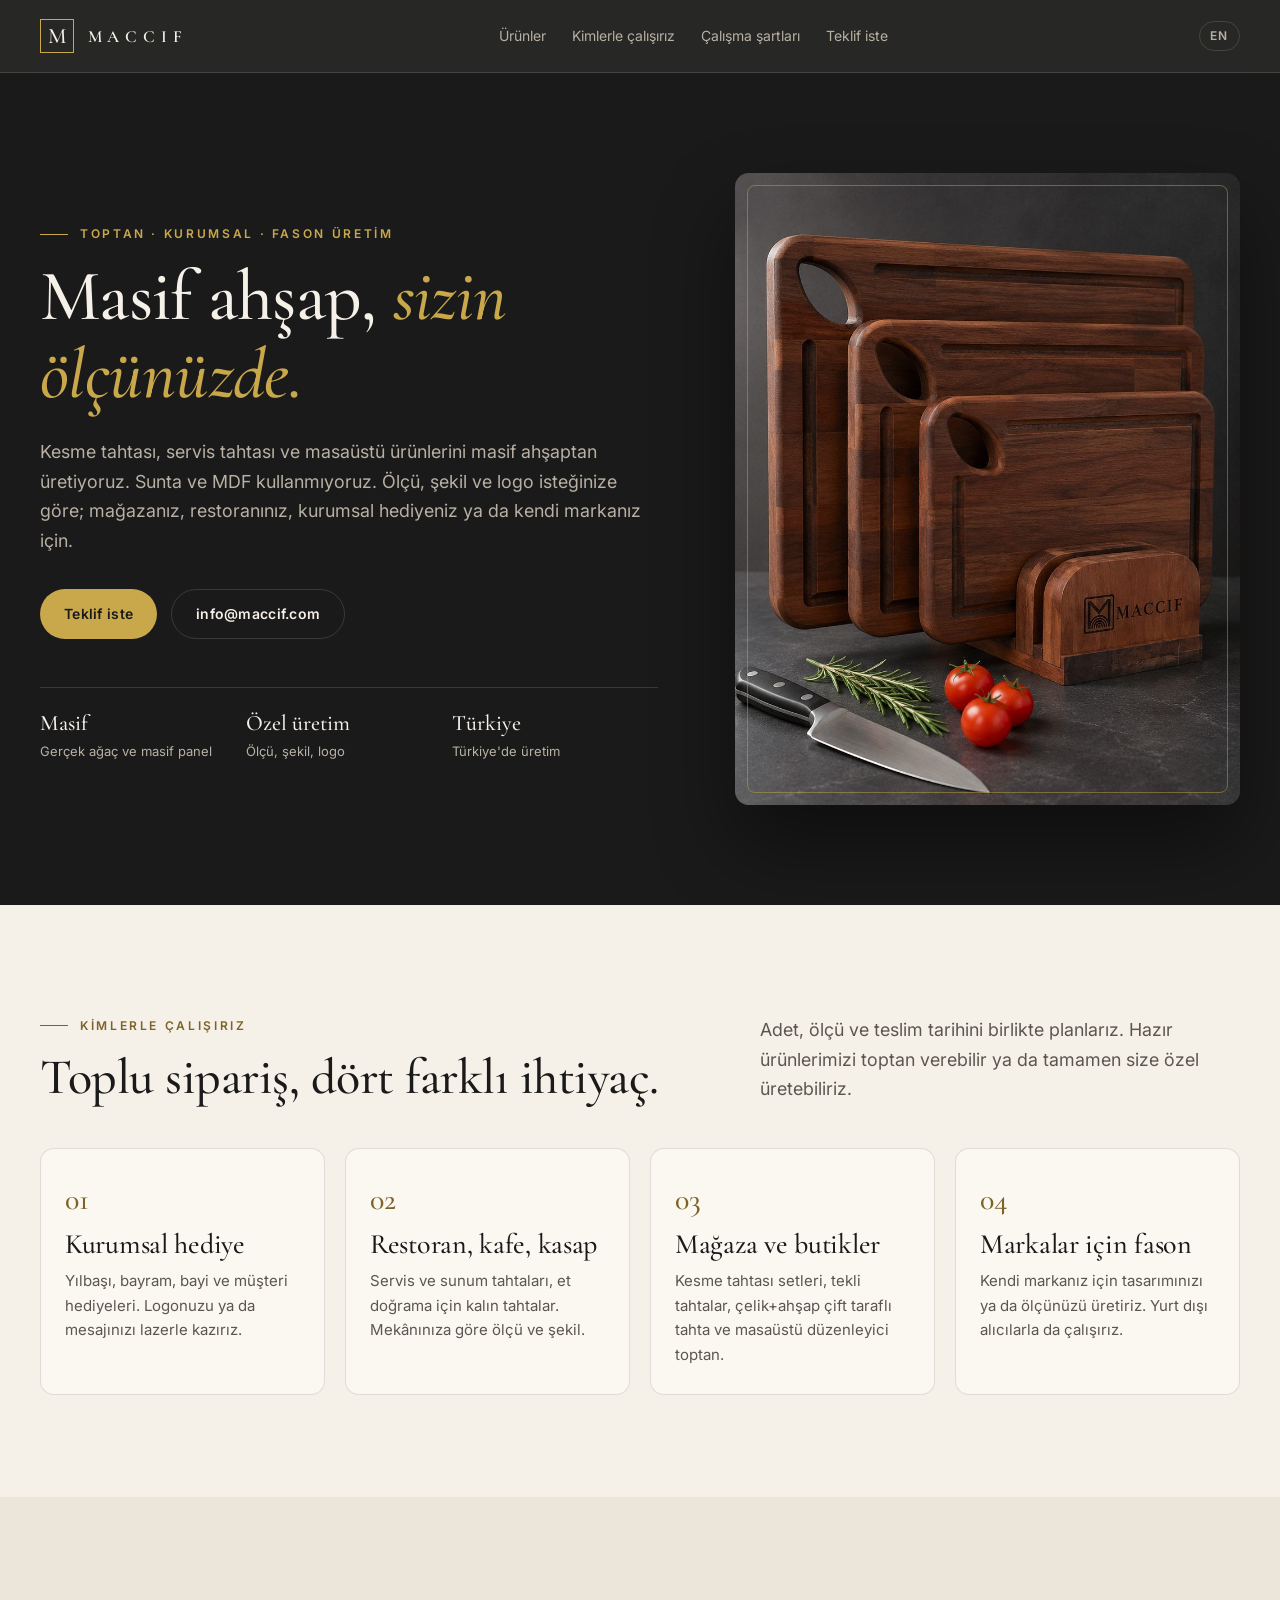
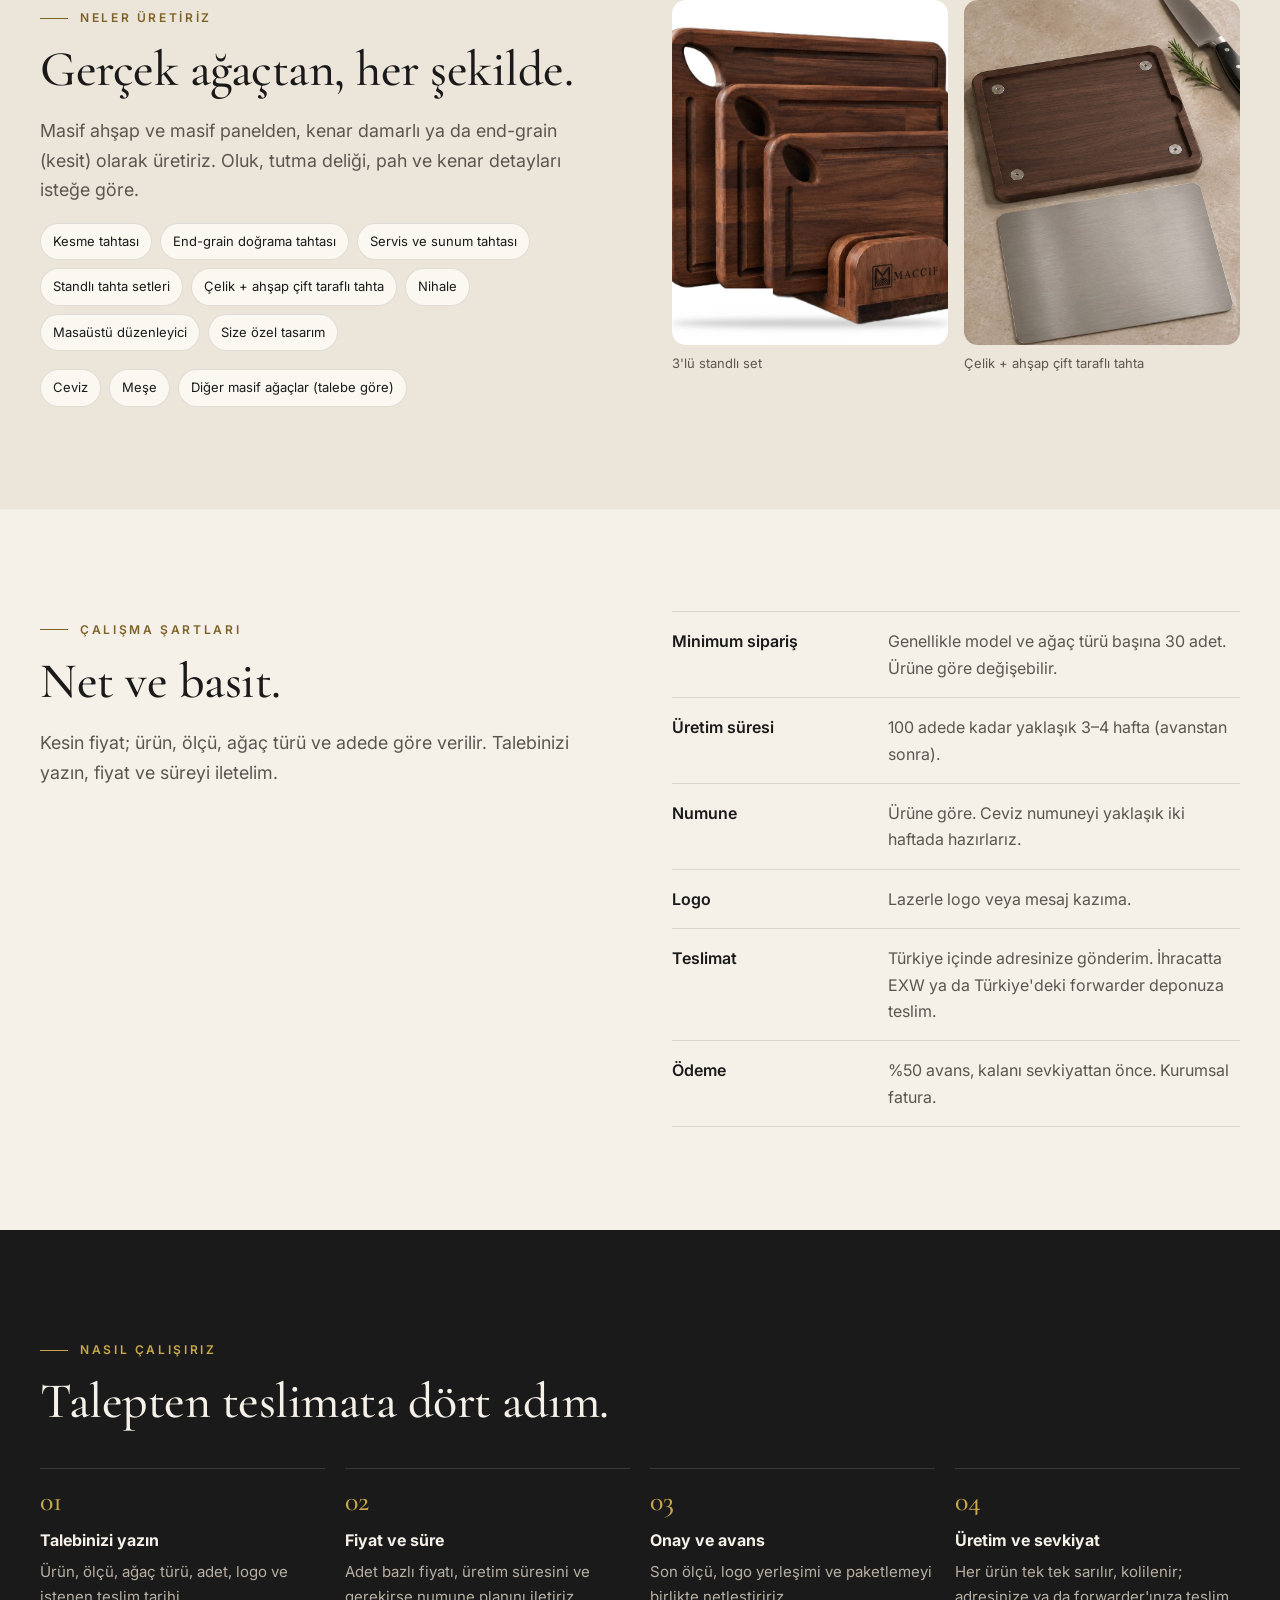
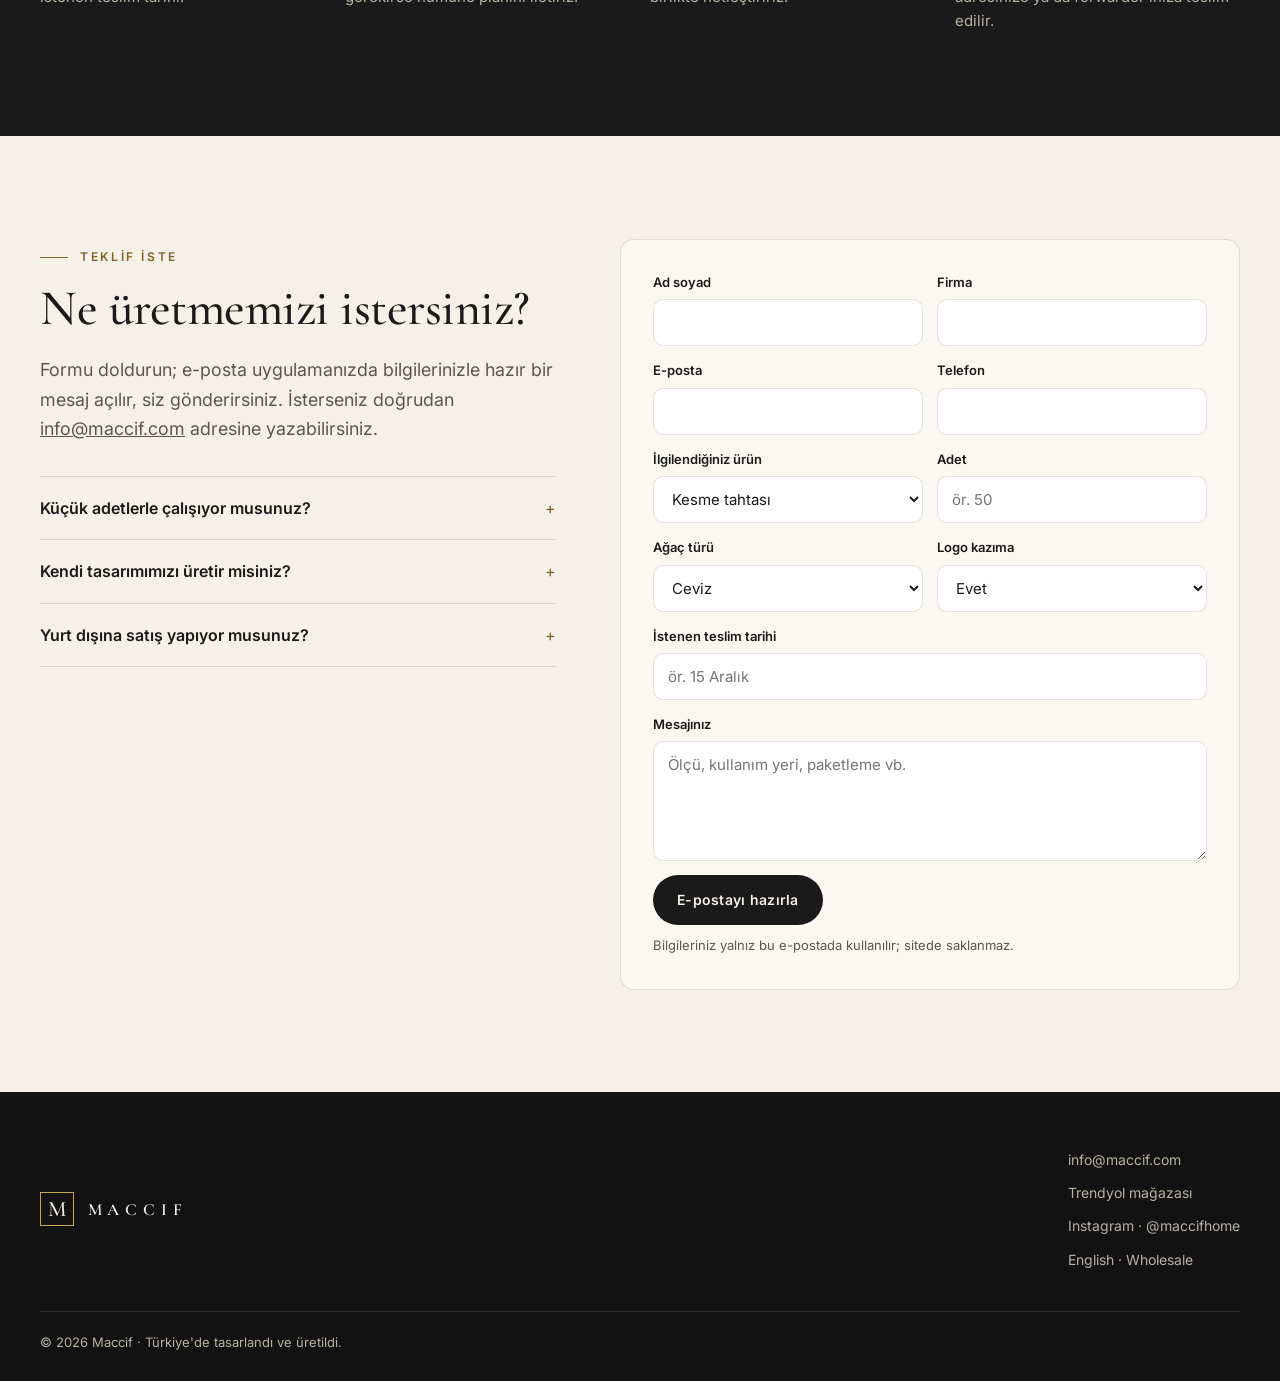
==== toptan/index.html @ b349262b "Toptan/wholesale sayfaları, çift taraflı tahta ve site düzeltmeleri - /toptan/ (TR) ve /en/wholesale" ====
<!doctype html>
<html lang="tr">
<head>
  <meta charset="utf-8">
  <meta name="viewport" content="width=device-width,initial-scale=1">
  <title>Toptan ve Kurumsal Masif Ahşap Kesme Tahtası Üretimi | Maccif</title>
  <meta name="description" content="Maccif, masif ahşaptan kesme tahtası, servis tahtası ve masaüstü ürünlerini toptan, kurumsal hediye ve fason (özel marka) olarak üretir. Ceviz ve meşe; özel ölçü, şekil ve lazerle logo kazıma. Sunta ve MDF yok.">
  <meta name="theme-color" content="#1a1a1a">
  <link rel="canonical" href="https://www.maccif.com/toptan/">
  <link rel="alternate" hreflang="tr" href="https://www.maccif.com/toptan/">
  <link rel="alternate" hreflang="en" href="https://www.maccif.com/en/wholesale/">
  <link rel="alternate" hreflang="x-default" href="https://www.maccif.com/en/wholesale/">
  <link rel="icon" href="/favicon.svg" type="image/svg+xml">
  <meta property="og:type" content="website">
  <meta property="og:site_name" content="Maccif">
  <meta property="og:locale" content="tr_TR">
  <meta property="og:url" content="https://www.maccif.com/toptan/">
  <meta property="og:title" content="Maccif — Toptan, kurumsal ve özel üretim masif ahşap">
  <meta property="og:description" content="Kesme tahtası, servis tahtası ve masaüstü ürünleri; toptan, kurumsal hediye ve fason üretim. Ceviz ve meşe, logo kazıma.">
  <meta property="og:image" content="https://www.maccif.com/img/og.jpg">
  <meta property="og:image:width" content="1200">
  <meta property="og:image:height" content="630">
  <meta name="twitter:card" content="summary_large_image">
  <link rel="preconnect" href="https://fonts.googleapis.com">
  <link rel="preconnect" href="https://fonts.gstatic.com" crossorigin>
  <link href="https://fonts.googleapis.com/css2?family=Cormorant+Garamond:ital,wght@0,500;0,600;1,500&family=Inter:wght@400;500;600&display=swap" rel="stylesheet">
  <link rel="stylesheet" href="/assets/b2b.css">
  <script type="application/ld+json">
  {
    "@context":"https://schema.org",
    "@type":"Organization",
    "name":"Maccif",
    "url":"https://www.maccif.com/",
    "logo":"https://www.maccif.com/favicon.svg",
    "email":"info@maccif.com",
    "address":{"@type":"PostalAddress","addressCountry":"TR"},
    "description":"Masif ahşap kesme tahtası ve mutfak ürünleri üreticisi; toptan, kurumsal hediye ve fason üretim.",
    "sameAs":["https://www.trendyol.com/magaza/maccif-m-1277447","https://www.instagram.com/maccifhome","https://www.tiktok.com/@maccifhome"]
  }
  </script>
</head>
<body>
  <a class="skip" href="#icerik">İçeriğe geç</a>
  <header class="site-header">
    <div class="wrap bar">
      <a class="logo" href="/" aria-label="Maccif ana sayfa"><span class="logo-mark" aria-hidden="true">M</span><span class="logo-word">MACCIF</span></a>
      <nav class="nav" aria-label="Ana menü">
        <a href="/#urunler">Ürünler</a>
        <a href="#kimler">Kimlerle çalışırız</a>
        <a href="#sartlar">Çalışma şartları</a>
        <a href="#teklif">Teklif iste</a>
      </nav>
      <a class="lang" href="/en/wholesale/" hreflang="en" lang="en">EN</a>
    </div>
  </header>

  <main id="icerik">
    <section class="hero dark">
      <div class="wrap hero-grid">
        <div>
          <p class="eyebrow">Toptan · Kurumsal · Fason üretim</p>
          <h1>Masif ahşap, <em>sizin ölçünüzde.</em></h1>
          <p class="lead">Kesme tahtası, servis tahtası ve masaüstü ürünlerini masif ahşaptan üretiyoruz. Sunta ve MDF kullanmıyoruz. Ölçü, şekil ve logo isteğinize göre; mağazanız, restoranınız, kurumsal hediyeniz ya da kendi markanız için.</p>
          <div class="actions">
            <a class="btn btn-gold" href="#teklif">Teklif iste</a>
            <a class="btn btn-line" href="mailto:info@maccif.com?subject=Toptan%20%2F%20Kurumsal%20Talep">info@maccif.com</a>
          </div>
          <ul class="facts">
            <li><b>Masif</b><span>Gerçek ağaç ve masif panel</span></li>
            <li><b>Özel üretim</b><span>Ölçü, şekil, logo</span></li>
            <li><b>Türkiye</b><span>Türkiye'de üretim</span></li>
          </ul>
        </div>
        <div class="hero-media">
          <div class="hero-frame">
            <img src="/img/set-ceviz.jpg" width="900" height="1350" alt="Ceviz renkli üç boy masif ahşap kesme tahtası ve logolu ahşap stand" fetchpriority="high">
          </div>
        </div>
      </div>
    </section>

    <section id="kimler">
      <div class="wrap">
        <div class="head">
          <div>
            <p class="eyebrow">Kimlerle çalışırız</p>
            <h2>Toplu sipariş, dört farklı ihtiyaç.</h2>
          </div>
          <p class="lead">Adet, ölçü ve teslim tarihini birlikte planlarız. Hazır ürünlerimizi toptan verebilir ya da tamamen size özel üretebiliriz.</p>
        </div>
        <div class="grid-4">
          <div class="tile"><p class="n">01</p><h3>Kurumsal hediye</h3><p>Yılbaşı, bayram, bayi ve müşteri hediyeleri. Logonuzu ya da mesajınızı lazerle kazırız.</p></div>
          <div class="tile"><p class="n">02</p><h3>Restoran, kafe, kasap</h3><p>Servis ve sunum tahtaları, et doğrama için kalın tahtalar. Mekânınıza göre ölçü ve şekil.</p></div>
          <div class="tile"><p class="n">03</p><h3>Mağaza ve butikler</h3><p>Kesme tahtası setleri, tekli tahtalar, çelik+ahşap çift taraflı tahta ve masaüstü düzenleyici toptan.</p></div>
          <div class="tile"><p class="n">04</p><h3>Markalar için fason</h3><p>Kendi markanız için tasarımınızı ya da ölçünüzü üretiriz. Yurt dışı alıcılarla da çalışırız.</p></div>
        </div>
      </div>
    </section>

    <section class="alt" id="urunler">
      <div class="wrap grid-2">
        <div>
          <p class="eyebrow">Neler üretiriz</p>
          <h2>Gerçek ağaçtan, her şekilde.</h2>
          <p class="lead" style="margin-top:20px">Masif ahşap ve masif panelden, kenar damarlı ya da end-grain (kesit) olarak üretiriz. Oluk, tutma deliği, pah ve kenar detayları isteğe göre.</p>
          <ul class="chips">
            <li>Kesme tahtası</li><li>End-grain doğrama tahtası</li><li>Servis ve sunum tahtası</li><li>Standlı tahta setleri</li><li>Çelik + ahşap çift taraflı tahta</li><li>Nihale</li><li>Masaüstü düzenleyici</li><li>Size özel tasarım</li>
          </ul>
          <ul class="chips">
            <li>Ceviz</li><li>Meşe</li><li>Diğer masif ağaçlar (talebe göre)</li>
          </ul>
        </div>
        <div class="gallery" style="margin-top:0;grid-template-columns:1fr 1fr">
          <figure><div class="media"><img src="/img/set-ceviz-beyaz.jpg" width="900" height="900" loading="lazy" alt="Standlı üç boy ceviz renkli masif ahşap kesme tahtası seti"></div><figcaption>3'lü standlı set</figcaption></figure>
          <figure><div class="media"><img src="/img/cift-tarafli.jpg" width="900" height="1350" loading="lazy" alt="Çıkarılabilir paslanmaz çelik plakalı masif ahşap çift taraflı kesme tahtası"></div><figcaption>Çelik + ahşap çift taraflı tahta</figcaption></figure>
        </div>
      </div>
    </section>

    <section id="sartlar">
      <div class="wrap grid-2">
        <div>
          <p class="eyebrow">Çalışma şartları</p>
          <h2>Net ve basit.</h2>
          <p class="lead" style="margin-top:20px">Kesin fiyat; ürün, ölçü, ağaç türü ve adede göre verilir. Talebinizi yazın, fiyat ve süreyi iletelim.</p>
        </div>
        <ul class="list">
          <li><b>Minimum sipariş</b><span>Genellikle model ve ağaç türü başına 30 adet. Ürüne göre değişebilir.</span></li>
          <li><b>Üretim süresi</b><span>100 adede kadar yaklaşık 3–4 hafta (avanstan sonra).</span></li>
          <li><b>Numune</b><span>Ürüne göre. Ceviz numuneyi yaklaşık iki haftada hazırlarız.</span></li>
          <li><b>Logo</b><span>Lazerle logo veya mesaj kazıma.</span></li>
          <li><b>Teslimat</b><span>Türkiye içinde adresinize gönderim. İhracatta EXW ya da Türkiye'deki forwarder deponuza teslim.</span></li>
          <li><b>Ödeme</b><span>%50 avans, kalanı sevkiyattan önce. Kurumsal fatura.</span></li>
        </ul>
      </div>
    </section>

    <section class="dark">
      <div class="wrap">
        <p class="eyebrow">Nasıl çalışırız</p>
        <h2 style="margin-bottom:40px">Talepten teslimata dört adım.</h2>
        <ol class="steps">
          <li><b>Talebinizi yazın</b><span>Ürün, ölçü, ağaç türü, adet, logo ve istenen teslim tarihi.</span></li>
          <li><b>Fiyat ve süre</b><span>Adet bazlı fiyatı, üretim süresini ve gerekirse numune planını iletiriz.</span></li>
          <li><b>Onay ve avans</b><span>Son ölçü, logo yerleşimi ve paketlemeyi birlikte netleştiririz.</span></li>
          <li><b>Üretim ve sevkiyat</b><span>Her ürün tek tek sarılır, kolilenir; adresinize ya da forwarder'ınıza teslim edilir.</span></li>
        </ol>
      </div>
    </section>

    <section id="teklif">
      <div class="wrap grid-2">
        <div>
          <p class="eyebrow">Teklif iste</p>
          <h2>Ne üretmemizi istersiniz?</h2>
          <p class="lead" style="margin-top:20px">Formu doldurun; e-posta uygulamanızda bilgilerinizle hazır bir mesaj açılır, siz gönderirsiniz. İsterseniz doğrudan <a href="mailto:info@maccif.com">info@maccif.com</a> adresine yazabilirsiniz.</p>
          <div style="margin-top:32px">
            <details><summary>Küçük adetlerle çalışıyor musunuz?</summary><p>Hazır ürünlerimizde daha küçük adetler mümkün olabilir; ürünü ve adedi yazın, durumu söyleyelim.</p></details>
            <details><summary>Kendi tasarımımızı üretir misiniz?</summary><p>Evet. Çizim, ölçü ya da örnek fotoğraf gönderin; üretilebilirliği ve fiyatı birlikte değerlendirelim.</p></details>
            <details><summary>Yurt dışına satış yapıyor musunuz?</summary><p>Evet. EXW ya da Türkiye'deki forwarder deponuza teslim ile çalışırız; ihracat faturası ve çeki listesi hazırlarız.</p></details>
          </div>
        </div>
        <form class="quote" id="quote" novalidate>
          <label>Ad soyad<input name="ad" autocomplete="name" required></label>
          <label>Firma<input name="firma" autocomplete="organization"></label>
          <label>E-posta<input name="eposta" type="email" autocomplete="email" required></label>
          <label>Telefon<input name="telefon" type="tel" autocomplete="tel"></label>
          <label>İlgilendiğiniz ürün<select name="urun"><option>Kesme tahtası</option><option>End-grain doğrama tahtası</option><option>Servis / sunum tahtası</option><option>Standlı tahta seti</option><option>Çelik + ahşap çift taraflı tahta</option><option>Masaüstü düzenleyici</option><option>Özel tasarım</option></select></label>
          <label>Adet<input name="adet" inputmode="numeric" placeholder="ör. 50"></label>
          <label>Ağaç türü<select name="agac"><option>Ceviz</option><option>Meşe</option><option>Karar vermedim</option></select></label>
          <label>Logo kazıma<select name="logo"><option>Evet</option><option>Hayır</option></select></label>
          <label class="full">İstenen teslim tarihi<input name="tarih" placeholder="ör. 15 Aralık"></label>
          <label class="full">Mesajınız<textarea name="mesaj" placeholder="Ölçü, kullanım yeri, paketleme vb."></textarea></label>
          <div class="full"><button class="btn btn-ink" type="submit">E-postayı hazırla</button><p class="form-note">Bilgileriniz yalnız bu e-postada kullanılır; sitede saklanmaz.</p></div>
        </form>
      </div>
    </section>
  </main>

  <footer>
    <div class="wrap">
      <div class="foot">
        <a class="logo" href="/" aria-label="Maccif ana sayfa"><span class="logo-mark" aria-hidden="true">M</span><span class="logo-word">MACCIF</span></a>
        <ul>
          <li><a href="mailto:info@maccif.com">info@maccif.com</a></li>
          <li><a href="https://www.trendyol.com/magaza/maccif-m-1277447" target="_blank" rel="noopener">Trendyol mağazası</a></li>
          <li><a href="https://www.instagram.com/maccifhome" target="_blank" rel="noopener">Instagram · @maccifhome</a></li>
          <li><a href="/en/wholesale/" hreflang="en" lang="en">English · Wholesale</a></li>
        </ul>
      </div>
      <p class="legal">© 2026 Maccif · Türkiye'de tasarlandı ve üretildi.</p>
    </div>
  </footer>

  <script>
    document.getElementById('quote').addEventListener('submit',function(e){
      e.preventDefault();
      var f=e.target, v=function(n){return (f.elements[n].value||'').trim();};
      if(!v('ad')||!v('eposta')){alert('Lütfen ad soyad ve e-posta alanlarını doldurun.');return;}
      var body=['Ad soyad: '+v('ad'),'Firma: '+v('firma'),'E-posta: '+v('eposta'),'Telefon: '+v('telefon'),'Ürün: '+v('urun'),'Adet: '+v('adet'),'Ağaç türü: '+v('agac'),'Logo kazıma: '+v('logo'),'Teslim tarihi: '+v('tarih'),'','Mesaj:',v('mesaj')].join('\n');
      location.href='mailto:info@maccif.com?subject='+encodeURIComponent('Toptan / kurumsal teklif talebi'+(v('firma')?' – '+v('firma'):''))+'&body='+encodeURIComponent(body);
    });
  </script>
</body>
</html>
---- assets/b2b.css ----
/* Maccif — toptan / wholesale sayfaları (ana sayfayla aynı tasarım dili) */
:root{
  --ink:#1a1a1a;--ink-2:#232220;--cream:#f5f0e8;--cream-2:#ece5d9;--paper:#fbf8f2;
  --gold:#c9a84c;--gold-deep:#7d6326;--muted:#5c5650;--muted-dark:#b8b0a3;
  --line:rgba(26,26,26,.12);--line-dark:rgba(245,240,232,.14);
  --max:1200px;--radius:14px;
  --serif:"Cormorant Garamond",Georgia,"Times New Roman",serif;
  --sans:Inter,ui-sans-serif,system-ui,-apple-system,"Segoe UI",sans-serif;
}
*{box-sizing:border-box}
html{scroll-behavior:smooth;scroll-padding-top:84px}
body{margin:0;background:var(--cream);color:var(--ink);font:400 16px/1.65 var(--sans);-webkit-font-smoothing:antialiased}
img{display:block;max-width:100%;height:auto}
a{color:inherit}
:focus-visible{outline:2px solid var(--gold);outline-offset:3px;border-radius:4px}
.wrap{width:min(100% - 40px,var(--max));margin-inline:auto}
.skip{position:absolute;left:16px;top:-60px;z-index:100;background:var(--gold);color:var(--ink);padding:10px 16px;border-radius:8px;font-weight:600;text-decoration:none}
.skip:focus{top:12px}
h1,h2,h3{font-family:var(--serif);font-weight:500;letter-spacing:-.01em;line-height:1.08;margin:0}
h1{font-size:clamp(42px,5.6vw,74px)}
h2{font-size:clamp(32px,4vw,50px)}
h3{font-size:clamp(22px,2.2vw,28px)}
p{margin:0}
.eyebrow{display:inline-flex;align-items:center;gap:12px;font:600 12px/1 var(--sans);letter-spacing:.22em;text-transform:uppercase;color:var(--gold-deep);margin-bottom:18px}
.eyebrow:before{content:"";width:28px;height:1px;background:currentColor}
.dark .eyebrow{color:var(--gold)}
.lead{font-size:clamp(16px,1.4vw,18px);color:var(--muted);max-width:640px}
.dark .lead{color:var(--muted-dark)}
.btn{display:inline-flex;align-items:center;justify-content:center;gap:10px;min-height:50px;padding:0 24px;border-radius:999px;font:600 14px/1 var(--sans);letter-spacing:.02em;text-decoration:none;border:0;cursor:pointer;transition:background .2s,color .2s,border-color .2s,transform .2s}
.btn:hover{transform:translateY(-1px)}
.btn-gold{background:var(--gold);color:var(--ink)}
.btn-gold:hover{background:#d8bb6a}
.btn-line{border:1px solid var(--line-dark);color:var(--cream);background:none}
.btn-line:hover{border-color:var(--gold);color:var(--gold)}
.btn-ink{background:var(--ink);color:var(--cream)}
.btn-ink:hover{background:#000}

.site-header{position:sticky;top:0;z-index:50;background:rgba(26,26,26,.94);backdrop-filter:saturate(140%) blur(10px);-webkit-backdrop-filter:saturate(140%) blur(10px);border-bottom:1px solid var(--line-dark);color:var(--cream)}
.bar{height:72px;display:flex;align-items:center;justify-content:space-between;gap:24px}
.logo{display:inline-flex;align-items:center;gap:12px;text-decoration:none;color:var(--cream)}
.logo-mark{width:34px;height:34px;border:1px solid var(--gold);display:grid;place-items:center;font:500 22px/1 var(--serif);color:var(--cream)}
.logo-word{font:600 17px/1 var(--serif);letter-spacing:.34em;padding-left:.1em}
.nav{display:flex;align-items:center;gap:26px}
.nav a{font-size:14px;color:var(--muted-dark);text-decoration:none}
.nav a:hover,.nav a[aria-current]{color:var(--cream)}
.lang{font:600 12px/1 var(--sans);letter-spacing:.14em;border:1px solid var(--line-dark);padding:8px 10px;border-radius:999px;text-decoration:none;color:var(--muted-dark)}
.lang:hover{color:var(--gold);border-color:var(--gold)}

.hero{position:relative;overflow:hidden;padding:clamp(56px,8vw,100px) 0}
.dark{background:var(--ink);color:var(--cream)}
.alt{background:var(--cream-2)}
.hero-grid{display:grid;grid-template-columns:1.1fr .9fr;gap:clamp(32px,6vw,80px);align-items:center}
.hero h1 em{font-style:italic;color:var(--gold)}
.hero .lead{margin-top:24px}
.actions{display:flex;flex-wrap:wrap;gap:14px;margin-top:34px}
.hero-frame{position:relative;border-radius:var(--radius);overflow:hidden;aspect-ratio:4/5;background:var(--ink-2);box-shadow:0 40px 80px rgba(0,0,0,.45)}
.hero-frame img{width:100%;height:100%;object-fit:cover;object-position:50% 70%}
.hero-frame:after{content:"";position:absolute;inset:12px;border:1px solid rgba(201,168,76,.45);border-radius:8px;pointer-events:none}
.facts{display:grid;grid-template-columns:repeat(3,1fr);margin:48px 0 0;padding:22px 0 0;border-top:1px solid var(--line-dark);list-style:none}
.facts b{display:block;font:500 22px/1.2 var(--serif);color:var(--cream)}
.facts span{display:block;font-size:13px;color:var(--muted-dark);margin-top:4px;padding-right:12px}

section{padding:clamp(64px,8vw,110px) 0}
.head{display:flex;justify-content:space-between;align-items:end;gap:32px;margin-bottom:44px}
.head .lead{max-width:480px}
.grid-4{display:grid;grid-template-columns:repeat(4,1fr);gap:20px}
.grid-2{display:grid;grid-template-columns:1fr 1fr;gap:clamp(32px,5vw,72px);align-items:start}
.tile{background:var(--paper);border:1px solid var(--line);border-radius:var(--radius);padding:26px 24px}
.tile .n{font:500 30px/1 var(--serif);color:var(--gold-deep)}
.tile h3{margin-top:14px}
.tile p{margin-top:10px;color:var(--muted);font-size:15px}
.list{list-style:none;margin:0;padding:0}
.list li{display:grid;grid-template-columns:200px 1fr;gap:16px;padding:16px 0;border-top:1px solid var(--line)}
.list li:last-child{border-bottom:1px solid var(--line)}
.list b{font-weight:600}
.list span{color:var(--muted)}
.chips{display:flex;flex-wrap:wrap;gap:8px;list-style:none;margin:18px 0 0;padding:0}
.chips li{font-size:13px;border:1px solid var(--line);border-radius:999px;padding:7px 12px;background:var(--paper)}
.media{border-radius:var(--radius);overflow:hidden;background:var(--cream-2)}
.media img{width:100%;height:100%;object-fit:cover}
.gallery{display:grid;grid-template-columns:repeat(3,1fr);gap:16px;margin-top:36px}
.gallery figure{margin:0}
.gallery .media{aspect-ratio:4/5}
.gallery figcaption{font-size:13px;color:var(--muted);margin-top:8px}
.steps{counter-reset:s;list-style:none;margin:0;padding:0;display:grid;grid-template-columns:repeat(4,1fr);gap:20px}
.steps li{counter-increment:s;border-top:1px solid var(--line-dark);padding-top:18px}
.steps li:before{content:"0" counter(s);display:block;font:500 28px/1 var(--serif);color:var(--gold);margin-bottom:12px}
.steps b{display:block;color:var(--cream)}
.steps span{display:block;color:var(--muted-dark);font-size:15px;margin-top:6px}

form.quote{display:grid;grid-template-columns:1fr 1fr;gap:14px;background:var(--paper);border:1px solid var(--line);border-radius:var(--radius);padding:clamp(20px,3vw,32px)}
form.quote label{display:flex;flex-direction:column;gap:6px;font-size:13px;font-weight:600}
form.quote .full{grid-column:1/-1}
form.quote input,form.quote select,form.quote textarea{font:400 15px/1.4 var(--sans);color:var(--ink);background:#fff;border:1px solid var(--line);border-radius:10px;padding:12px 14px}
form.quote textarea{min-height:120px;resize:vertical}
form.quote input:focus,form.quote select:focus,form.quote textarea:focus{outline:2px solid var(--gold);outline-offset:1px}
.form-note{font-size:13px;color:var(--muted);margin-top:10px}
details{border-top:1px solid var(--line);padding:18px 0}
details:last-of-type{border-bottom:1px solid var(--line)}
summary{cursor:pointer;font-weight:600;list-style:none}
summary::-webkit-details-marker{display:none}
summary:after{content:"+";float:right;color:var(--gold-deep);font-weight:400}
details[open] summary:after{content:"–"}
details p{margin-top:10px;color:var(--muted)}

footer{background:#121212;color:var(--muted-dark);padding:56px 0 28px;font-size:14px}
.foot{display:flex;justify-content:space-between;gap:32px;flex-wrap:wrap}
.foot ul{list-style:none;margin:0;padding:0;display:grid;gap:10px}
.foot a{text-decoration:none}
.foot a:hover{color:var(--gold)}
.legal{margin-top:40px;padding-top:20px;border-top:1px solid var(--line-dark);font-size:13px}

@media (max-width:980px){
  .nav{display:none}
  .hero-grid,.grid-2{grid-template-columns:1fr}
  .grid-4,.steps{grid-template-columns:1fr 1fr}
  .head{flex-direction:column;align-items:flex-start}
  .hero-media{max-width:480px}
}
@media (max-width:640px){
  .wrap{width:min(100% - 32px,var(--max))}
  .grid-4,.steps,.gallery{grid-template-columns:1fr}
  .list li{grid-template-columns:1fr;gap:4px}
  form.quote{grid-template-columns:1fr}
  .facts{gap:10px}
  .facts b{font-size:19px}
  .hero-frame{aspect-ratio:5/4}
}
@media (prefers-reduced-motion:reduce){html{scroll-behavior:auto}.btn{transition:none}}
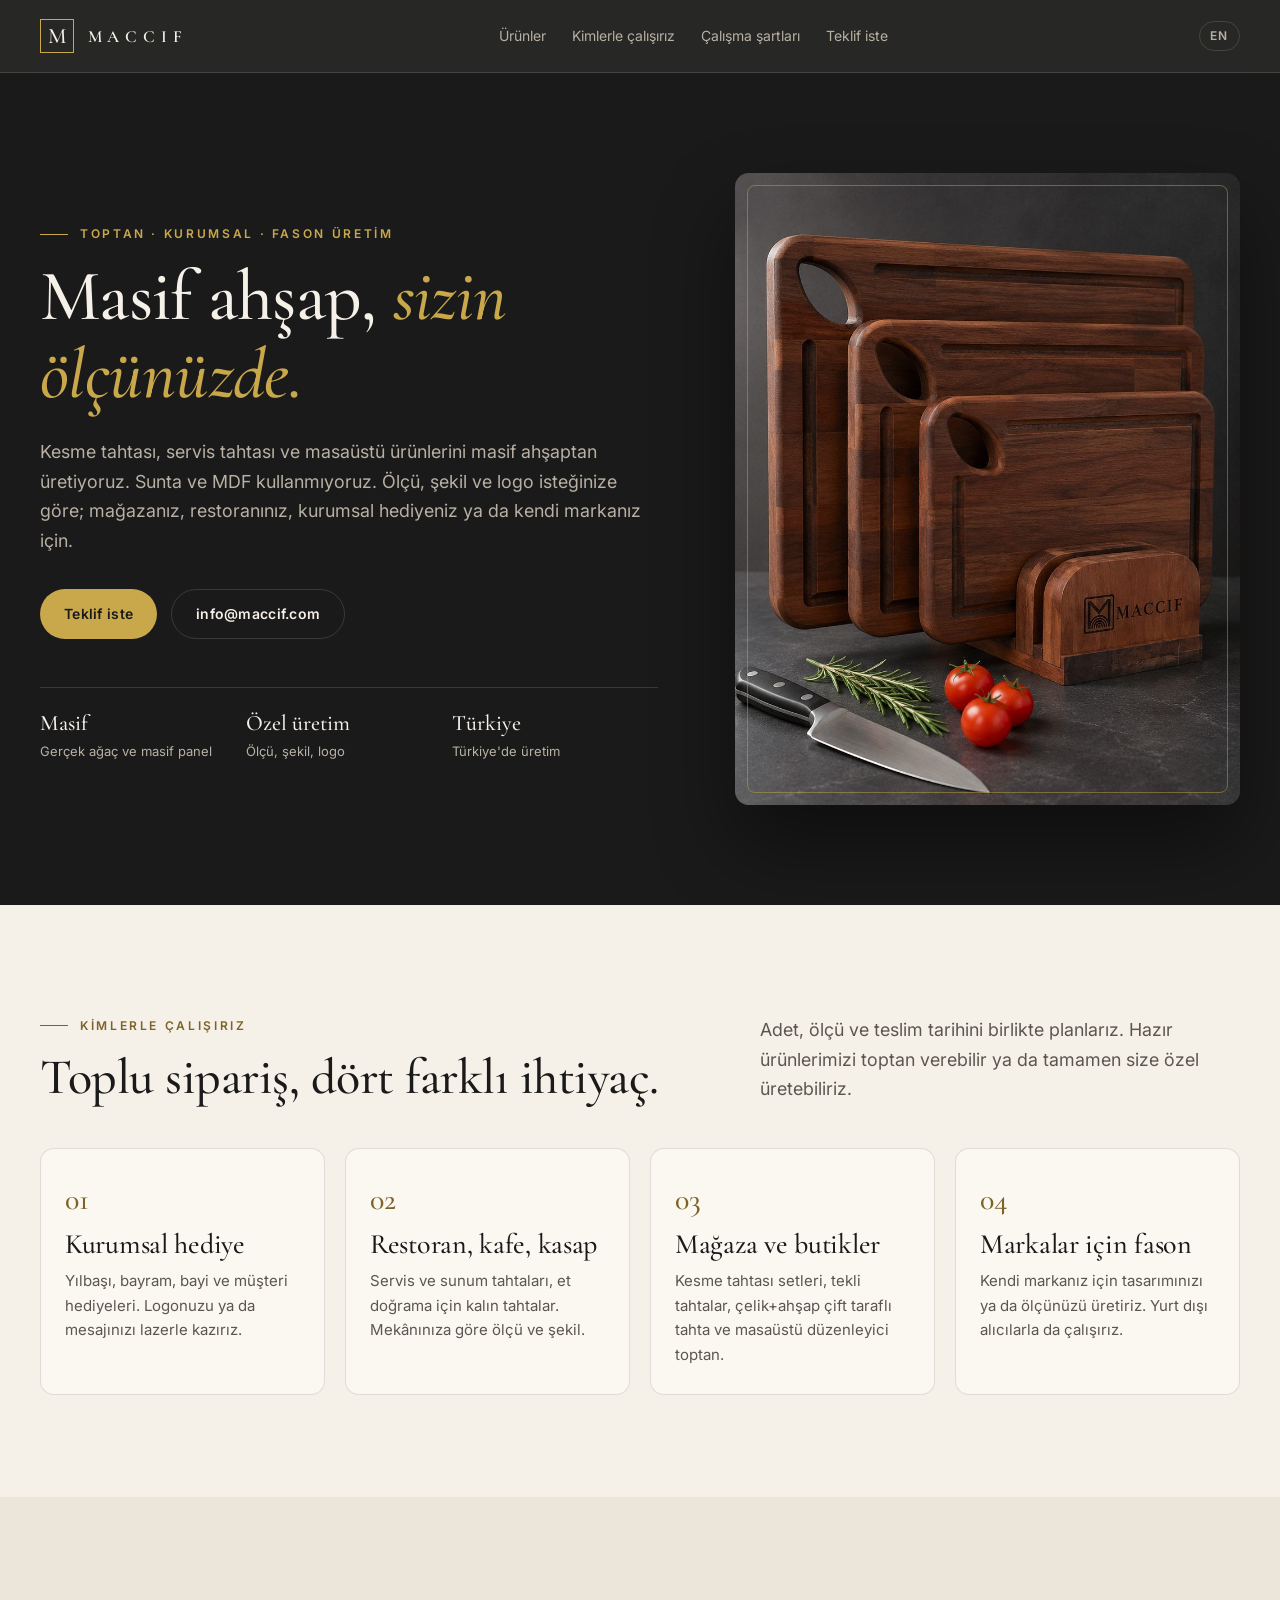
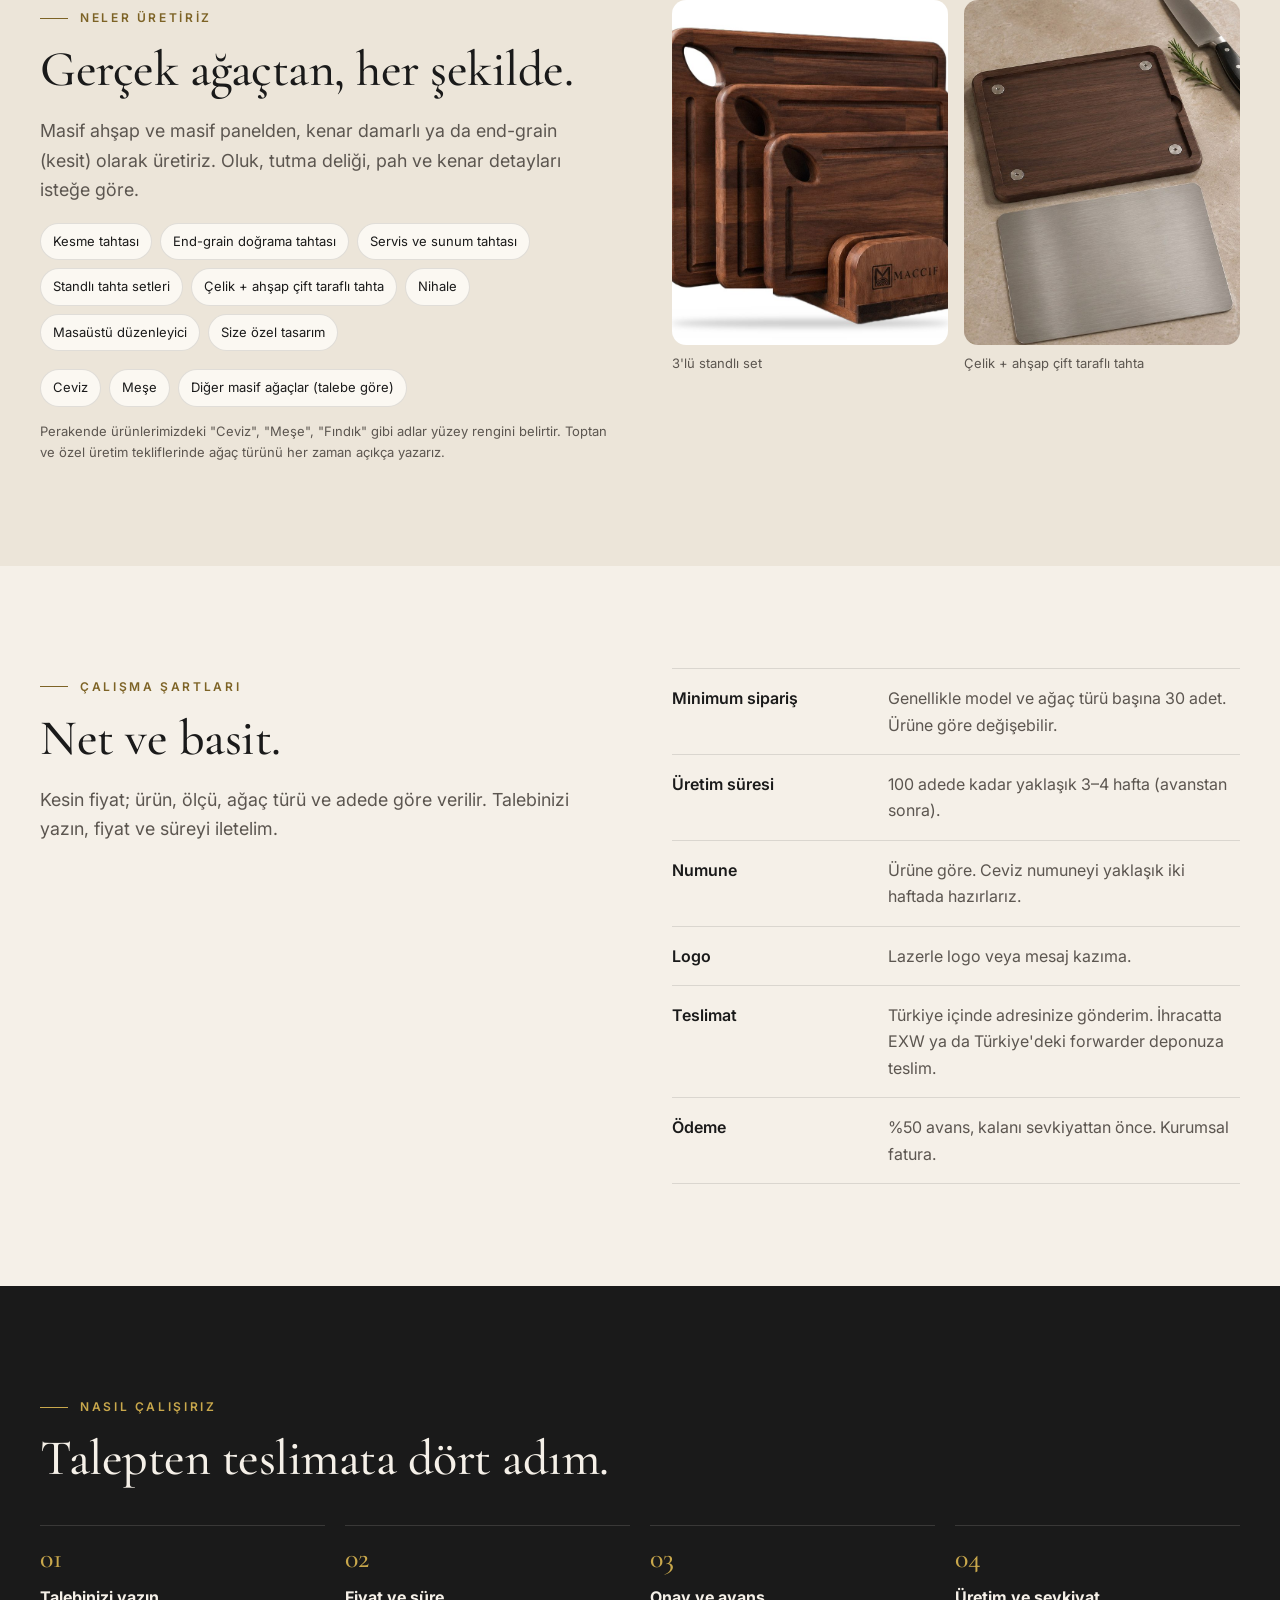
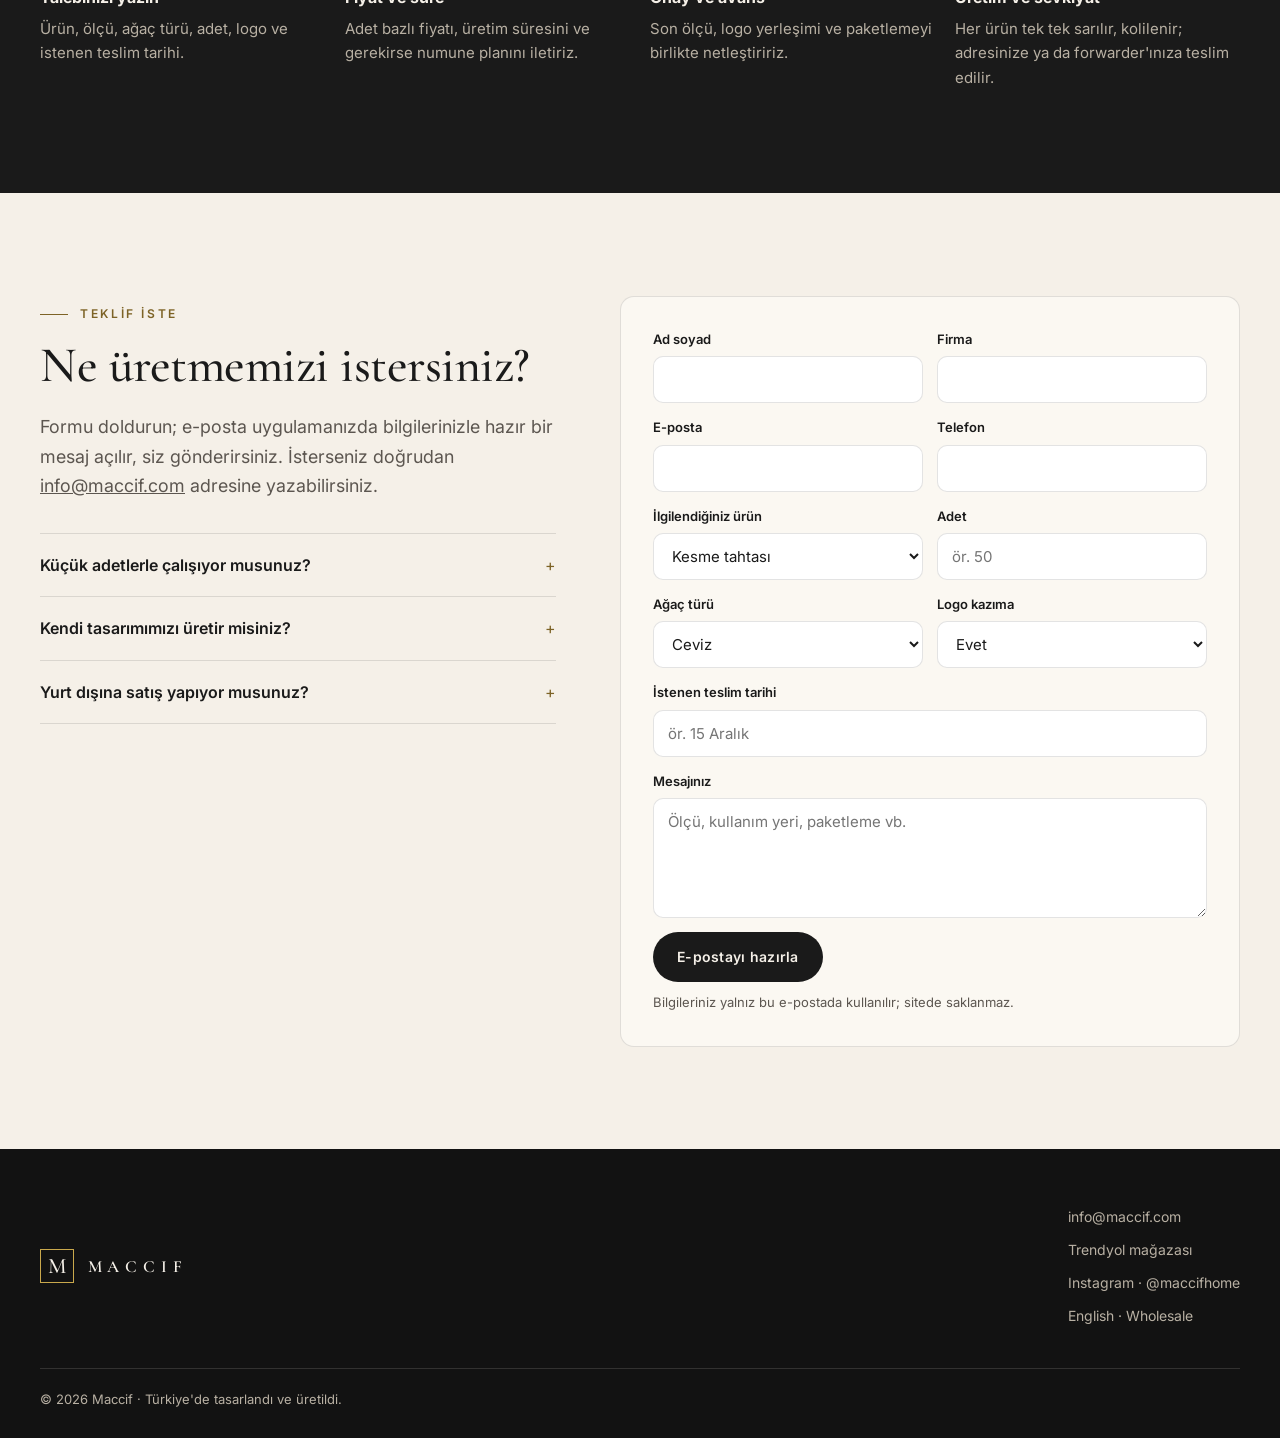
==== commit 4f0a655e: "Toptan sayfaları: renk adı / ağaç türü açıklaması Co-Authored-By: Claude Opus 5.5 <noreply@anthropic" ====
--- a/toptan/index.html
+++ b/toptan/index.html
@@ -109,6 +109,7 @@
           <ul class="chips">
             <li>Ceviz</li><li>Meşe</li><li>Diğer masif ağaçlar (talebe göre)</li>
           </ul>
+          <p class="form-note" style="margin-top:14px">Perakende ürünlerimizdeki "Ceviz", "Meşe", "Fındık" gibi adlar yüzey rengini belirtir. Toptan ve özel üretim tekliflerinde ağaç türünü her zaman açıkça yazarız.</p>
         </div>
         <div class="gallery" style="margin-top:0;grid-template-columns:1fr 1fr">
           <figure><div class="media"><img src="/img/set-ceviz-beyaz.jpg" width="900" height="900" loading="lazy" alt="Standlı üç boy ceviz renkli masif ahşap kesme tahtası seti"></div><figcaption>3'lü standlı set</figcaption></figure>
